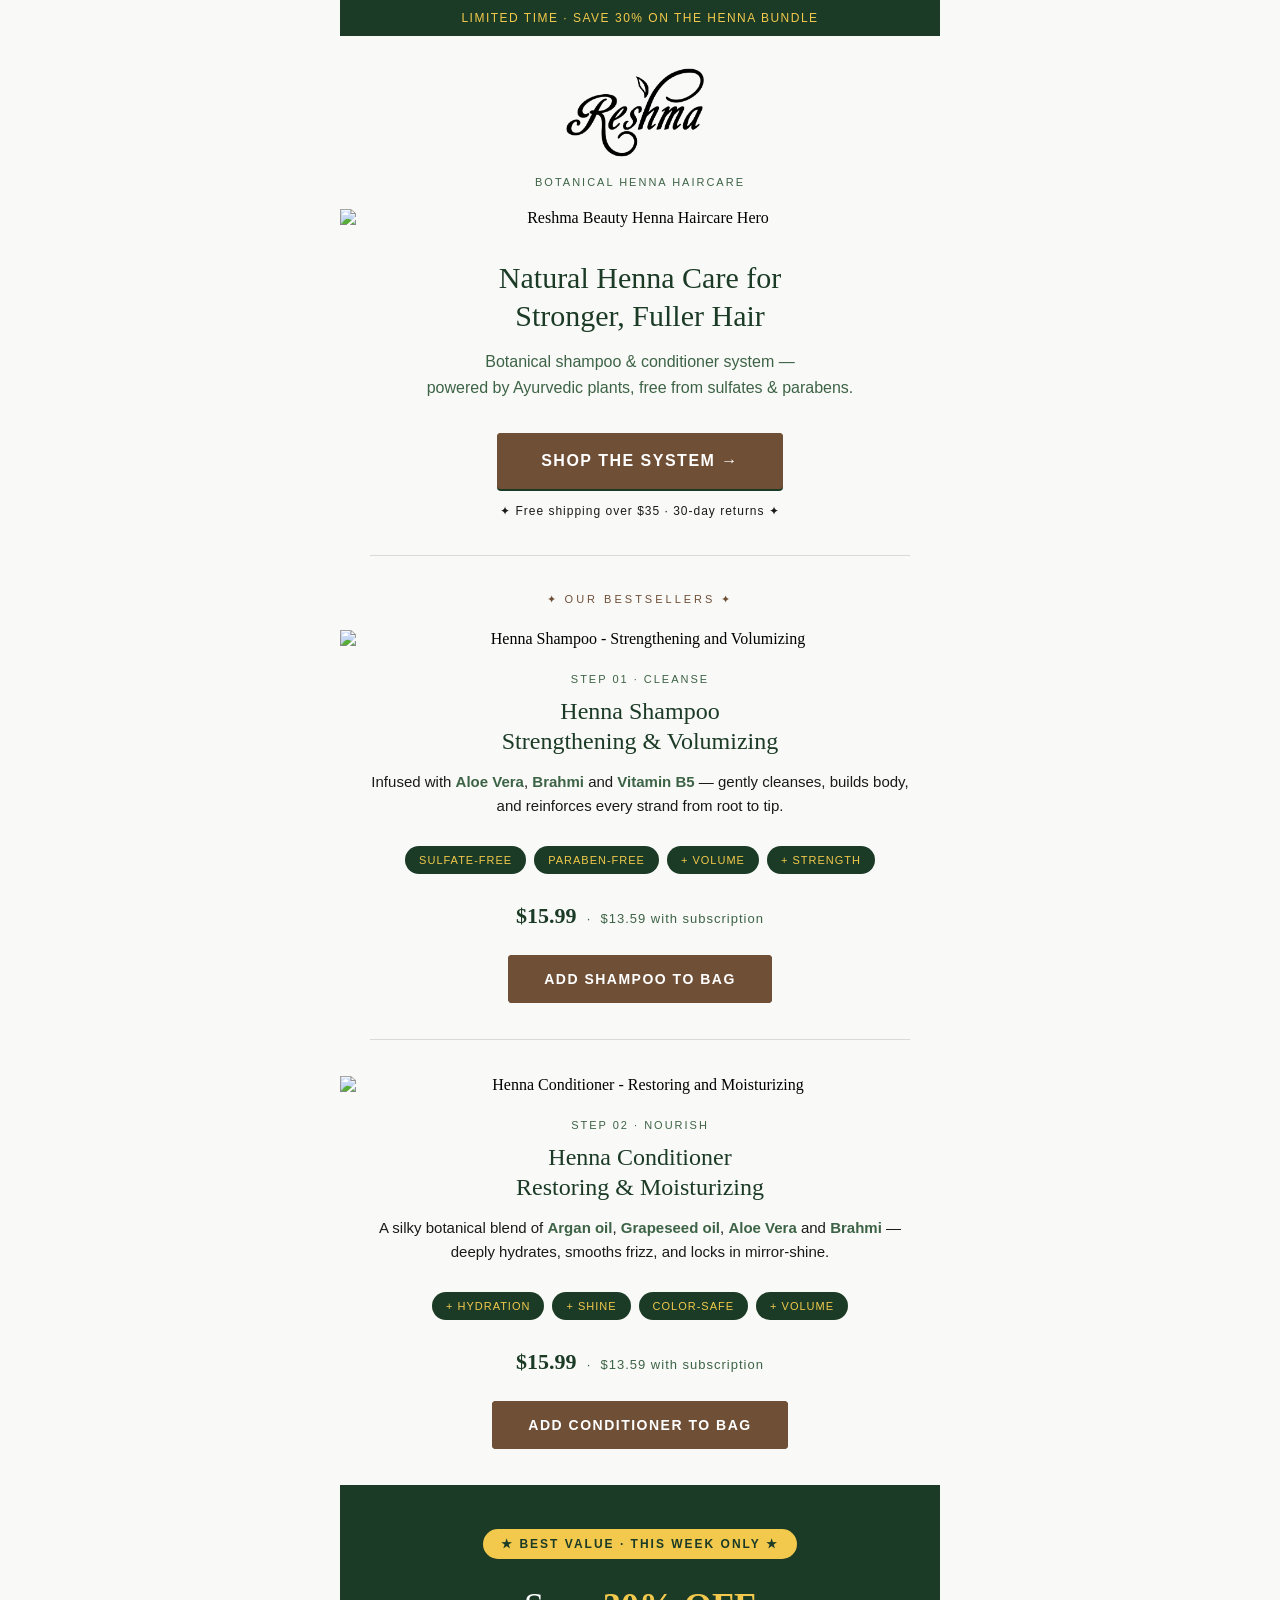
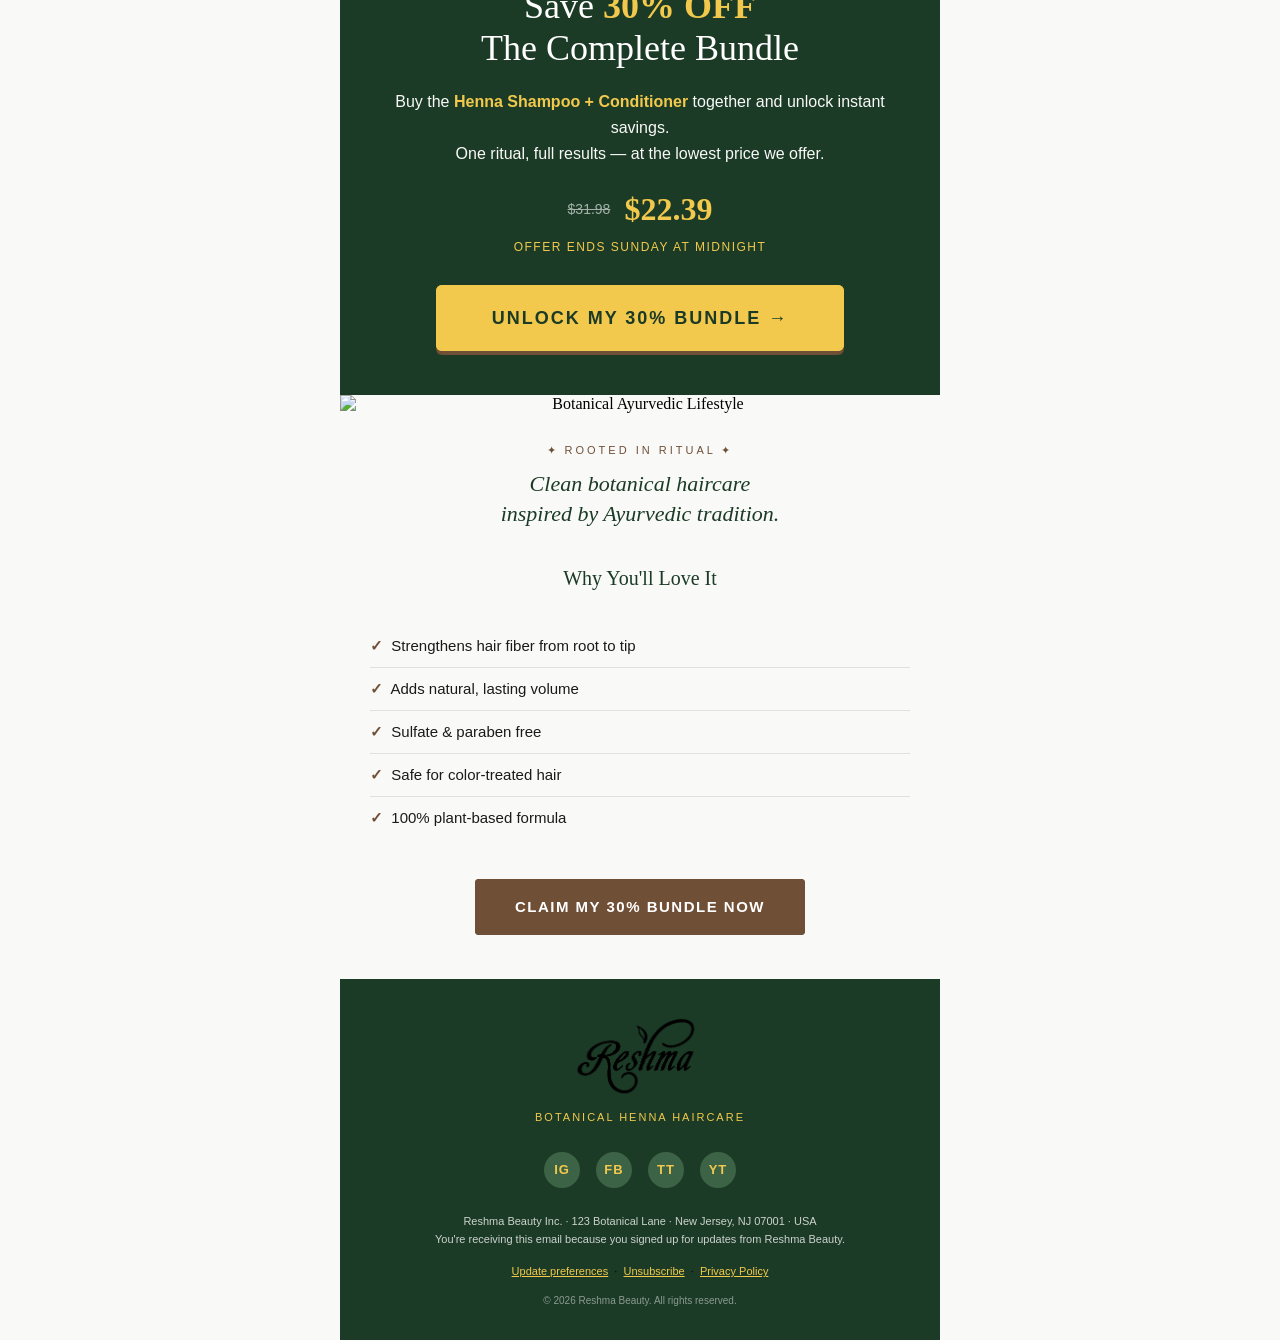
==== index.html @ 2f3967b8 "Initial commit: Reshma Beauty henna haircare newsletter Production-ready responsive HTML email promo" ====
<!DOCTYPE html>
<html lang="en" xmlns="http://www.w3.org/1999/xhtml" xmlns:v="urn:schemas-microsoft-com:vml" xmlns:o="urn:schemas-microsoft-com:office:office">
<head>
<meta charset="UTF-8">
<meta name="viewport" content="width=device-width, initial-scale=1.0">
<meta http-equiv="X-UA-Compatible" content="IE=edge">
<meta name="x-apple-disable-message-reformatting">
<meta name="format-detection" content="telephone=no, date=no, address=no, email=no">
<title>Reshma Beauty – Henna Haircare</title>
<!--[if mso]>
<noscript>
<xml>
<o:OfficeDocumentSettings>
<o:PixelsPerInch>96</o:PixelsPerInch>
</o:OfficeDocumentSettings>
</xml>
</noscript>
<![endif]-->
<style type="text/css">
  body, table, td, a { -webkit-text-size-adjust:100%; -ms-text-size-adjust:100%; }
  table, td { mso-table-lspace:0pt; mso-table-rspace:0pt; }
  img { -ms-interpolation-mode:bicubic; border:0; outline:none; text-decoration:none; display:block; }
  body { margin:0 !important; padding:0 !important; width:100% !important; background-color:#F9F9F7; }
  a { text-decoration:none; }

  @media screen and (max-width: 600px) {
    .container { width:100% !important; max-width:100% !important; }
    .stack { display:block !important; width:100% !important; max-width:100% !important; }
    .px { padding-left:20px !important; padding-right:20px !important; }
    .py { padding-top:24px !important; padding-bottom:24px !important; }
    .h1 { font-size:26px !important; line-height:32px !important; }
    .h2 { font-size:22px !important; line-height:28px !important; }
    .h3 { font-size:18px !important; line-height:24px !important; }
    .body-text { font-size:15px !important; line-height:24px !important; }
    .cta { width:100% !important; display:block !important; }
    .cta a { display:block !important; width:100% !important; box-sizing:border-box !important; padding:18px 20px !important; font-size:17px !important; }
    .bundle-cta a { padding:22px 20px !important; font-size:19px !important; }
    .hero-img, .product-img, .lifestyle-img { width:100% !important; height:auto !important; }
    .price { font-size:20px !important; }
  }
</style>
</head>
<body style="margin:0; padding:0; background-color:#F9F9F7;">

<div style="display:none; max-height:0; overflow:hidden; mso-hide:all; font-size:1px; line-height:1px; color:#F9F9F7;">
  Stronger, fuller hair starts here. Save 30% on the Henna Shampoo + Conditioner bundle today.
</div>

<table role="presentation" border="0" cellspacing="0" cellpadding="0" width="100%" style="background-color:#F9F9F7;">
  <tr>
    <td align="center" style="padding:0;">

      <table role="presentation" border="0" cellspacing="0" cellpadding="0" width="600" class="container" style="width:600px; max-width:600px; background-color:#F9F9F7;">

        <tr>
          <td align="center" style="background-color:#1B3B26; padding:10px 20px; font-family:Helvetica, Arial, sans-serif; font-size:12px; line-height:16px; color:#F2C94C; letter-spacing:1.5px; text-transform:uppercase;">
            Limited Time · Save 30% on the Henna Bundle
          </td>
        </tr>

        <tr>
          <td align="center" class="px py" style="background-color:#F9F9F7; padding:28px 20px 20px 20px;">
            <table role="presentation" border="0" cellspacing="0" cellpadding="0" width="100%">
              <tr>
                <td align="center" style="padding:0;">
                  <img src="images/logo-reshma.png" width="200" alt="Reshma Beauty" style="display:block; margin:0 auto; max-width:200px; height:auto; border:0;">
                </td>
              </tr>
              <tr>
                <td align="center" style="padding-top:6px; font-family:Helvetica, Arial, sans-serif; font-size:11px; line-height:14px; color:#3D6346; letter-spacing:2px; text-transform:uppercase;">
                  Botanical Henna Haircare
                </td>
              </tr>
            </table>
          </td>
        </tr>

        <tr>
          <td align="center" style="background-color:#F9F9F7;">
            <img src="images/hero-banner.png" width="600" alt="Reshma Beauty Henna Haircare Hero" class="hero-img" style="width:100%; max-width:600px; height:auto; display:block;">
          </td>
        </tr>
        <tr>
          <td align="center" class="px" style="background-color:#F9F9F7; padding:32px 30px 8px 30px;">
            <table role="presentation" border="0" cellspacing="0" cellpadding="0" width="100%">
              <tr>
                <td align="center" class="h1" style="font-family:Georgia, 'Times New Roman', serif; font-size:30px; line-height:38px; color:#1B3B26; font-weight:normal;">
                  Natural Henna Care for<br>Stronger, Fuller Hair
                </td>
              </tr>
              <tr>
                <td align="center" class="body-text" style="padding-top:14px; font-family:Helvetica, Arial, sans-serif; font-size:16px; line-height:26px; color:#3D6346;">
                  Botanical shampoo &amp; conditioner system —<br>powered by Ayurvedic plants, free from sulfates &amp; parabens.
                </td>
              </tr>
            </table>
          </td>
        </tr>

        <tr>
          <td align="center" class="px" style="background-color:#F9F9F7; padding:24px 30px 36px 30px;">
            <table role="presentation" border="0" cellspacing="0" cellpadding="0" class="cta">
              <tr>
                <td align="center" bgcolor="#704F37" style="border-radius:4px; box-shadow:0 2px 0 #1B3B26;">
                  <a href="https://reshmabeauty.com/collections/henna-haircare" target="_blank" style="display:inline-block; padding:18px 44px; font-family:Helvetica, Arial, sans-serif; font-size:16px; line-height:20px; font-weight:bold; color:#FFFFFF; background-color:#704F37; border-radius:4px; letter-spacing:1.5px; text-transform:uppercase; text-decoration:none;">
                    Shop The System &rarr;
                  </a>
                </td>
              </tr>
            </table>
            <table role="presentation" border="0" cellspacing="0" cellpadding="0" width="100%">
              <tr>
                <td align="center" style="padding-top:14px; font-family:Helvetica, Arial, sans-serif; font-size:12px; line-height:16px; color:#1A1A1A; letter-spacing:1px;">
                  &#10022; Free shipping over $35 &middot; 30-day returns &#10022;
                </td>
              </tr>
            </table>
          </td>
        </tr>

        <tr>
          <td align="center" style="background-color:#F9F9F7; padding:0 30px;">
            <table role="presentation" border="0" cellspacing="0" cellpadding="0" width="100%">
              <tr><td height="1" style="background-color:#1B3B26; opacity:0.15; line-height:1px; font-size:0;">&nbsp;</td></tr>
            </table>
          </td>
        </tr>

        <tr>
          <td align="center" class="px" style="background-color:#F9F9F7; padding:36px 30px 6px 30px; font-family:Helvetica, Arial, sans-serif; font-size:11px; line-height:14px; color:#704F37; letter-spacing:3px; text-transform:uppercase;">
            &#10022; Our Bestsellers &#10022;
          </td>
        </tr>

        <tr>
          <td align="center" style="background-color:#F9F9F7; padding-top:18px;">
            <img src="images/shampoo-bottle.jpg" width="600" alt="Henna Shampoo - Strengthening and Volumizing" class="product-img" style="width:100%; max-width:600px; height:auto; display:block;">
          </td>
        </tr>
        <tr>
          <td align="center" class="px" style="background-color:#F9F9F7; padding:24px 30px 4px 30px;">
            <table role="presentation" border="0" cellspacing="0" cellpadding="0" width="100%">
              <tr>
                <td align="center" style="font-family:Helvetica, Arial, sans-serif; font-size:11px; line-height:14px; color:#3D6346; letter-spacing:2px; text-transform:uppercase;">
                  Step 01 &middot; Cleanse
                </td>
              </tr>
              <tr>
                <td align="center" class="h2" style="padding-top:10px; font-family:Georgia, 'Times New Roman', serif; font-size:24px; line-height:30px; color:#1B3B26; font-weight:normal;">
                  Henna Shampoo<br>Strengthening &amp; Volumizing
                </td>
              </tr>
              <tr>
                <td align="center" class="body-text" style="padding-top:14px; font-family:Helvetica, Arial, sans-serif; font-size:15px; line-height:24px; color:#1A1A1A;">
                  Infused with <strong style="color:#3D6346;">Aloe Vera</strong>, <strong style="color:#3D6346;">Brahmi</strong> and <strong style="color:#3D6346;">Vitamin B5</strong> &mdash; gently cleanses, builds body, and reinforces every strand from root to tip.
                </td>
              </tr>
            </table>
          </td>
        </tr>

        <tr>
          <td align="center" class="px" style="background-color:#F9F9F7; padding:18px 30px 4px 30px;">
            <table role="presentation" border="0" cellspacing="0" cellpadding="0">
              <tr>
                <td align="center" style="padding:6px 4px;">
                  <table role="presentation" border="0" cellspacing="0" cellpadding="0">
                    <tr>
                      <td bgcolor="#1B3B26" style="border-radius:20px; padding:7px 14px; font-family:Helvetica, Arial, sans-serif; font-size:11px; line-height:14px; color:#F2C94C; letter-spacing:1px; text-transform:uppercase;">Sulfate-Free</td>
                    </tr>
                  </table>
                </td>
                <td align="center" style="padding:6px 4px;">
                  <table role="presentation" border="0" cellspacing="0" cellpadding="0">
                    <tr>
                      <td bgcolor="#1B3B26" style="border-radius:20px; padding:7px 14px; font-family:Helvetica, Arial, sans-serif; font-size:11px; line-height:14px; color:#F2C94C; letter-spacing:1px; text-transform:uppercase;">Paraben-Free</td>
                    </tr>
                  </table>
                </td>
                <td align="center" style="padding:6px 4px;">
                  <table role="presentation" border="0" cellspacing="0" cellpadding="0">
                    <tr>
                      <td bgcolor="#1B3B26" style="border-radius:20px; padding:7px 14px; font-family:Helvetica, Arial, sans-serif; font-size:11px; line-height:14px; color:#F2C94C; letter-spacing:1px; text-transform:uppercase;">+ Volume</td>
                    </tr>
                  </table>
                </td>
                <td align="center" style="padding:6px 4px;">
                  <table role="presentation" border="0" cellspacing="0" cellpadding="0">
                    <tr>
                      <td bgcolor="#1B3B26" style="border-radius:20px; padding:7px 14px; font-family:Helvetica, Arial, sans-serif; font-size:11px; line-height:14px; color:#F2C94C; letter-spacing:1px; text-transform:uppercase;">+ Strength</td>
                    </tr>
                  </table>
                </td>
              </tr>
            </table>
          </td>
        </tr>

        <tr>
          <td align="center" class="px" style="background-color:#F9F9F7; padding:18px 30px 8px 30px;">
            <table role="presentation" border="0" cellspacing="0" cellpadding="0" width="100%">
              <tr>
                <td align="center" class="price" style="font-family:Georgia, 'Times New Roman', serif; font-size:22px; line-height:28px; color:#1B3B26;">
                  <strong>$15.99</strong>
                  <span style="font-family:Helvetica, Arial, sans-serif; font-size:13px; color:#3D6346; letter-spacing:1px;">&nbsp;&middot;&nbsp; $13.59 with subscription</span>
                </td>
              </tr>
            </table>
          </td>
        </tr>
        <tr>
          <td align="center" class="px" style="background-color:#F9F9F7; padding:14px 30px 36px 30px;">
            <table role="presentation" border="0" cellspacing="0" cellpadding="0" class="cta">
              <tr>
                <td align="center" bgcolor="#704F37" style="border-radius:4px;">
                  <a href="https://reshmabeauty.com/products/henna-shampoo" target="_blank" style="display:inline-block; padding:15px 36px; font-family:Helvetica, Arial, sans-serif; font-size:14px; line-height:18px; font-weight:bold; color:#FFFFFF; background-color:#704F37; border-radius:4px; letter-spacing:1.5px; text-transform:uppercase; text-decoration:none;">
                    Add Shampoo to Bag
                  </a>
                </td>
              </tr>
            </table>
          </td>
        </tr>

        <tr>
          <td align="center" style="background-color:#F9F9F7; padding:0 30px;">
            <table role="presentation" border="0" cellspacing="0" cellpadding="0" width="100%">
              <tr><td height="1" style="background-color:#1B3B26; opacity:0.15; line-height:1px; font-size:0;">&nbsp;</td></tr>
            </table>
          </td>
        </tr>

        <tr>
          <td align="center" style="background-color:#F9F9F7; padding-top:36px;">
            <img src="images/conditioner-bottle.jpg" width="600" alt="Henna Conditioner - Restoring and Moisturizing" class="product-img" style="width:100%; max-width:600px; height:auto; display:block;">
          </td>
        </tr>
        <tr>
          <td align="center" class="px" style="background-color:#F9F9F7; padding:24px 30px 4px 30px;">
            <table role="presentation" border="0" cellspacing="0" cellpadding="0" width="100%">
              <tr>
                <td align="center" style="font-family:Helvetica, Arial, sans-serif; font-size:11px; line-height:14px; color:#3D6346; letter-spacing:2px; text-transform:uppercase;">
                  Step 02 &middot; Nourish
                </td>
              </tr>
              <tr>
                <td align="center" class="h2" style="padding-top:10px; font-family:Georgia, 'Times New Roman', serif; font-size:24px; line-height:30px; color:#1B3B26; font-weight:normal;">
                  Henna Conditioner<br>Restoring &amp; Moisturizing
                </td>
              </tr>
              <tr>
                <td align="center" class="body-text" style="padding-top:14px; font-family:Helvetica, Arial, sans-serif; font-size:15px; line-height:24px; color:#1A1A1A;">
                  A silky botanical blend of <strong style="color:#3D6346;">Argan oil</strong>, <strong style="color:#3D6346;">Grapeseed oil</strong>, <strong style="color:#3D6346;">Aloe Vera</strong> and <strong style="color:#3D6346;">Brahmi</strong> &mdash; deeply hydrates, smooths frizz, and locks in mirror-shine.
                </td>
              </tr>
            </table>
          </td>
        </tr>

        <tr>
          <td align="center" class="px" style="background-color:#F9F9F7; padding:18px 30px 4px 30px;">
            <table role="presentation" border="0" cellspacing="0" cellpadding="0">
              <tr>
                <td align="center" style="padding:6px 4px;">
                  <table role="presentation" border="0" cellspacing="0" cellpadding="0">
                    <tr>
                      <td bgcolor="#1B3B26" style="border-radius:20px; padding:7px 14px; font-family:Helvetica, Arial, sans-serif; font-size:11px; line-height:14px; color:#F2C94C; letter-spacing:1px; text-transform:uppercase;">+ Hydration</td>
                    </tr>
                  </table>
                </td>
                <td align="center" style="padding:6px 4px;">
                  <table role="presentation" border="0" cellspacing="0" cellpadding="0">
                    <tr>
                      <td bgcolor="#1B3B26" style="border-radius:20px; padding:7px 14px; font-family:Helvetica, Arial, sans-serif; font-size:11px; line-height:14px; color:#F2C94C; letter-spacing:1px; text-transform:uppercase;">+ Shine</td>
                    </tr>
                  </table>
                </td>
                <td align="center" style="padding:6px 4px;">
                  <table role="presentation" border="0" cellspacing="0" cellpadding="0">
                    <tr>
                      <td bgcolor="#1B3B26" style="border-radius:20px; padding:7px 14px; font-family:Helvetica, Arial, sans-serif; font-size:11px; line-height:14px; color:#F2C94C; letter-spacing:1px; text-transform:uppercase;">Color-Safe</td>
                    </tr>
                  </table>
                </td>
                <td align="center" style="padding:6px 4px;">
                  <table role="presentation" border="0" cellspacing="0" cellpadding="0">
                    <tr>
                      <td bgcolor="#1B3B26" style="border-radius:20px; padding:7px 14px; font-family:Helvetica, Arial, sans-serif; font-size:11px; line-height:14px; color:#F2C94C; letter-spacing:1px; text-transform:uppercase;">+ Volume</td>
                    </tr>
                  </table>
                </td>
              </tr>
            </table>
          </td>
        </tr>

        <tr>
          <td align="center" class="px" style="background-color:#F9F9F7; padding:18px 30px 8px 30px;">
            <table role="presentation" border="0" cellspacing="0" cellpadding="0" width="100%">
              <tr>
                <td align="center" class="price" style="font-family:Georgia, 'Times New Roman', serif; font-size:22px; line-height:28px; color:#1B3B26;">
                  <strong>$15.99</strong>
                  <span style="font-family:Helvetica, Arial, sans-serif; font-size:13px; color:#3D6346; letter-spacing:1px;">&nbsp;&middot;&nbsp; $13.59 with subscription</span>
                </td>
              </tr>
            </table>
          </td>
        </tr>
        <tr>
          <td align="center" class="px" style="background-color:#F9F9F7; padding:14px 30px 36px 30px;">
            <table role="presentation" border="0" cellspacing="0" cellpadding="0" class="cta">
              <tr>
                <td align="center" bgcolor="#704F37" style="border-radius:4px;">
                  <a href="https://reshmabeauty.com/products/henna-conditioner" target="_blank" style="display:inline-block; padding:15px 36px; font-family:Helvetica, Arial, sans-serif; font-size:14px; line-height:18px; font-weight:bold; color:#FFFFFF; background-color:#704F37; border-radius:4px; letter-spacing:1.5px; text-transform:uppercase; text-decoration:none;">
                    Add Conditioner to Bag
                  </a>
                </td>
              </tr>
            </table>
          </td>
        </tr>

        <tr>
          <td align="center" style="background-color:#1B3B26; padding:0;">
            <table role="presentation" border="0" cellspacing="0" cellpadding="0" width="100%">
              <tr>
                <td align="center" class="px" style="padding:44px 30px 8px 30px;">
                  <table role="presentation" border="0" cellspacing="0" cellpadding="0">
                    <tr>
                      <td bgcolor="#F2C94C" style="border-radius:30px; padding:8px 18px; font-family:Helvetica, Arial, sans-serif; font-size:12px; line-height:14px; color:#1B3B26; letter-spacing:2px; font-weight:bold; text-transform:uppercase;">
                        &#9733; Best Value &middot; This Week Only &#9733;
                      </td>
                    </tr>
                  </table>
                </td>
              </tr>
              <tr>
                <td align="center" class="px" style="padding:18px 30px 6px 30px;">
                  <div class="h1" style="font-family:Georgia, 'Times New Roman', serif; font-size:36px; line-height:42px; color:#FFFFFF; font-weight:normal;">
                    Save <span style="color:#F2C94C; font-weight:bold;">30% OFF</span><br>The Complete Bundle
                  </div>
                </td>
              </tr>
              <tr>
                <td align="center" class="px" style="padding:14px 30px 6px 30px;">
                  <div class="body-text" style="font-family:Helvetica, Arial, sans-serif; font-size:16px; line-height:26px; color:#F9F9F7;">
                    Buy the <strong style="color:#F2C94C;">Henna Shampoo + Conditioner</strong> together and unlock instant savings.<br>One ritual, full results &mdash; at the lowest price we offer.
                  </div>
                </td>
              </tr>
              <tr>
                <td align="center" class="px" style="padding:18px 30px 6px 30px;">
                  <table role="presentation" border="0" cellspacing="0" cellpadding="0">
                    <tr>
                      <td align="center" style="font-family:Helvetica, Arial, sans-serif; font-size:14px; color:#FFFFFF; padding-right:14px;">
                        <span style="text-decoration:line-through; opacity:0.6;">$31.98</span>
                      </td>
                      <td align="center" style="font-family:Georgia, 'Times New Roman', serif; font-size:32px; line-height:36px; color:#F2C94C; font-weight:bold;">
                        $22.39
                      </td>
                    </tr>
                  </table>
                </td>
              </tr>
              <tr>
                <td align="center" class="px" style="padding:6px 30px 8px 30px; font-family:Helvetica, Arial, sans-serif; font-size:12px; line-height:16px; color:#F2C94C; letter-spacing:1.5px; text-transform:uppercase;">
                  Offer ends Sunday at midnight
                </td>
              </tr>
              <tr>
                <td align="center" class="px" style="padding:22px 30px 44px 30px;">
                  <table role="presentation" border="0" cellspacing="0" cellpadding="0" class="cta bundle-cta">
                    <tr>
                      <td align="center" bgcolor="#F2C94C" style="border-radius:6px; box-shadow:0 4px 0 #704F37;">
                        <a href="https://reshmabeauty.com/collections/henna-haircare?bundle=30off" target="_blank" style="display:inline-block; padding:22px 56px; font-family:Helvetica, Arial, sans-serif; font-size:18px; line-height:22px; font-weight:bold; color:#1B3B26; background-color:#F2C94C; border-radius:6px; letter-spacing:2px; text-transform:uppercase; text-decoration:none;">
                          Unlock My 30% Bundle &rarr;
                        </a>
                      </td>
                    </tr>
                  </table>
                </td>
              </tr>
            </table>
          </td>
        </tr>

        <tr>
          <td align="center" style="background-color:#F9F9F7; padding-top:0;">
            <img src="images/botanical-lifestyle.jpg" width="600" alt="Botanical Ayurvedic Lifestyle" class="lifestyle-img" style="width:100%; max-width:600px; height:auto; display:block;">
          </td>
        </tr>
        <tr>
          <td align="center" class="px" style="background-color:#F9F9F7; padding:30px 30px 36px 30px;">
            <table role="presentation" border="0" cellspacing="0" cellpadding="0" width="100%">
              <tr>
                <td align="center" style="font-family:Helvetica, Arial, sans-serif; font-size:11px; line-height:14px; color:#704F37; letter-spacing:3px; text-transform:uppercase;">
                  &#10022; Rooted in Ritual &#10022;
                </td>
              </tr>
              <tr>
                <td align="center" class="h2" style="padding-top:12px; font-family:Georgia, 'Times New Roman', serif; font-size:22px; line-height:30px; color:#1B3B26; font-weight:normal; font-style:italic;">
                  Clean botanical haircare<br>inspired by Ayurvedic tradition.
                </td>
              </tr>
            </table>
          </td>
        </tr>

        <tr>
          <td align="center" class="px" style="background-color:#F9F9F7; padding:0 30px 16px 30px;">
            <table role="presentation" border="0" cellspacing="0" cellpadding="0" width="100%">
              <tr>
                <td align="center" class="h3" style="font-family:Georgia, 'Times New Roman', serif; font-size:20px; line-height:26px; color:#1B3B26; font-weight:normal; padding-bottom:18px;">
                  Why You'll Love It
                </td>
              </tr>
            </table>
          </td>
        </tr>
        <tr>
          <td align="center" class="px" style="background-color:#F9F9F7; padding:0 30px 16px 30px;">
            <table role="presentation" border="0" cellspacing="0" cellpadding="0" width="100%">
              <tr>
                <td style="padding:10px 0; border-bottom:1px solid rgba(27,59,38,0.12); font-family:Helvetica, Arial, sans-serif; font-size:15px; line-height:22px; color:#1A1A1A;">
                  <span style="color:#704F37; font-weight:bold;">&#10003;</span> &nbsp;Strengthens hair fiber from root to tip
                </td>
              </tr>
              <tr>
                <td style="padding:10px 0; border-bottom:1px solid rgba(27,59,38,0.12); font-family:Helvetica, Arial, sans-serif; font-size:15px; line-height:22px; color:#1A1A1A;">
                  <span style="color:#704F37; font-weight:bold;">&#10003;</span> &nbsp;Adds natural, lasting volume
                </td>
              </tr>
              <tr>
                <td style="padding:10px 0; border-bottom:1px solid rgba(27,59,38,0.12); font-family:Helvetica, Arial, sans-serif; font-size:15px; line-height:22px; color:#1A1A1A;">
                  <span style="color:#704F37; font-weight:bold;">&#10003;</span> &nbsp;Sulfate &amp; paraben free
                </td>
              </tr>
              <tr>
                <td style="padding:10px 0; border-bottom:1px solid rgba(27,59,38,0.12); font-family:Helvetica, Arial, sans-serif; font-size:15px; line-height:22px; color:#1A1A1A;">
                  <span style="color:#704F37; font-weight:bold;">&#10003;</span> &nbsp;Safe for color-treated hair
                </td>
              </tr>
              <tr>
                <td style="padding:10px 0; font-family:Helvetica, Arial, sans-serif; font-size:15px; line-height:22px; color:#1A1A1A;">
                  <span style="color:#704F37; font-weight:bold;">&#10003;</span> &nbsp;100% plant-based formula
                </td>
              </tr>
            </table>
          </td>
        </tr>

        <tr>
          <td align="center" class="px" style="background-color:#F9F9F7; padding:24px 30px 44px 30px;">
            <table role="presentation" border="0" cellspacing="0" cellpadding="0" class="cta">
              <tr>
                <td align="center" bgcolor="#704F37" style="border-radius:4px;">
                  <a href="https://reshmabeauty.com/collections/henna-haircare?bundle=30off" target="_blank" style="display:inline-block; padding:18px 40px; font-family:Helvetica, Arial, sans-serif; font-size:15px; line-height:20px; font-weight:bold; color:#FFFFFF; background-color:#704F37; border-radius:4px; letter-spacing:1.5px; text-transform:uppercase; text-decoration:none;">
                    Claim My 30% Bundle Now
                  </a>
                </td>
              </tr>
            </table>
          </td>
        </tr>

        <tr>
          <td align="center" style="background-color:#1B3B26; padding:36px 30px 20px 30px;">
            <table role="presentation" border="0" cellspacing="0" cellpadding="0" width="100%">
              <tr>
                <td align="center" style="padding:0;">
                  <img src="images/logo-reshma.png" width="170" alt="Reshma Beauty" style="display:block; margin:0 auto; max-width:170px; height:auto; border:0;">
                </td>
              </tr>
              <tr>
                <td align="center" style="padding-top:6px; font-family:Helvetica, Arial, sans-serif; font-size:11px; line-height:14px; color:#F2C94C; letter-spacing:2px; text-transform:uppercase;">
                  Botanical Henna Haircare
                </td>
              </tr>
            </table>
          </td>
        </tr>

        <tr>
          <td align="center" style="background-color:#1B3B26; padding:8px 30px 24px 30px;">
            <table role="presentation" border="0" cellspacing="0" cellpadding="0">
              <tr>
                <td align="center" style="padding:0 8px;">
                  <a href="https://www.instagram.com/reshmabeauty" target="_blank" title="Follow us on Instagram" style="display:inline-block; width:36px; height:36px; line-height:36px; background-color:#3D6346; border-radius:50%; font-family:Helvetica, Arial, sans-serif; font-size:13px; color:#F2C94C; text-decoration:none; font-weight:bold; letter-spacing:1px;">IG</a>
                </td>
                <td align="center" style="padding:0 8px;">
                  <a href="https://www.facebook.com/reshmabeauty" target="_blank" title="Follow us on Facebook" style="display:inline-block; width:36px; height:36px; line-height:36px; background-color:#3D6346; border-radius:50%; font-family:Helvetica, Arial, sans-serif; font-size:13px; color:#F2C94C; text-decoration:none; font-weight:bold; letter-spacing:1px;">FB</a>
                </td>
                <td align="center" style="padding:0 8px;">
                  <a href="https://www.tiktok.com/@reshmabeauty" target="_blank" title="Follow us on TikTok" style="display:inline-block; width:36px; height:36px; line-height:36px; background-color:#3D6346; border-radius:50%; font-family:Helvetica, Arial, sans-serif; font-size:13px; color:#F2C94C; text-decoration:none; font-weight:bold; letter-spacing:1px;">TT</a>
                </td>
                <td align="center" style="padding:0 8px;">
                  <a href="https://www.youtube.com/reshmabeauty" target="_blank" title="Follow us on YouTube" style="display:inline-block; width:36px; height:36px; line-height:36px; background-color:#3D6346; border-radius:50%; font-family:Helvetica, Arial, sans-serif; font-size:13px; color:#F2C94C; text-decoration:none; font-weight:bold; letter-spacing:1px;">YT</a>
                </td>
              </tr>
            </table>
          </td>
        </tr>

        <tr>
          <td align="center" class="px" style="background-color:#1B3B26; padding:0 30px 32px 30px;">
            <table role="presentation" border="0" cellspacing="0" cellpadding="0" width="100%">
              <tr>
                <td align="center" style="font-family:Helvetica, Arial, sans-serif; font-size:11px; line-height:18px; color:#F9F9F7; opacity:0.8;">
                  Reshma Beauty Inc. &middot; 123 Botanical Lane &middot; New Jersey, NJ 07001 &middot; USA<br>
                  You're receiving this email because you signed up for updates from Reshma Beauty.
                </td>
              </tr>
              <tr>
                <td align="center" style="padding-top:14px; font-family:Helvetica, Arial, sans-serif; font-size:11px; line-height:18px;">
                  <a href="#" style="color:#F2C94C; text-decoration:underline;">Update preferences</a>
                  &nbsp;&middot;&nbsp;
                  <a href="#" style="color:#F2C94C; text-decoration:underline;">Unsubscribe</a>
                  &nbsp;&middot;&nbsp;
                  <a href="https://reshmabeauty.com/privacy" style="color:#F2C94C; text-decoration:underline;">Privacy Policy</a>
                </td>
              </tr>
              <tr>
                <td align="center" style="padding-top:14px; font-family:Helvetica, Arial, sans-serif; font-size:10px; line-height:14px; color:#F9F9F7; opacity:0.5;">
                  &copy; 2026 Reshma Beauty. All rights reserved.
                </td>
              </tr>
            </table>
          </td>
        </tr>

      </table>
    </td>
  </tr>
</table>

</body>
</html>
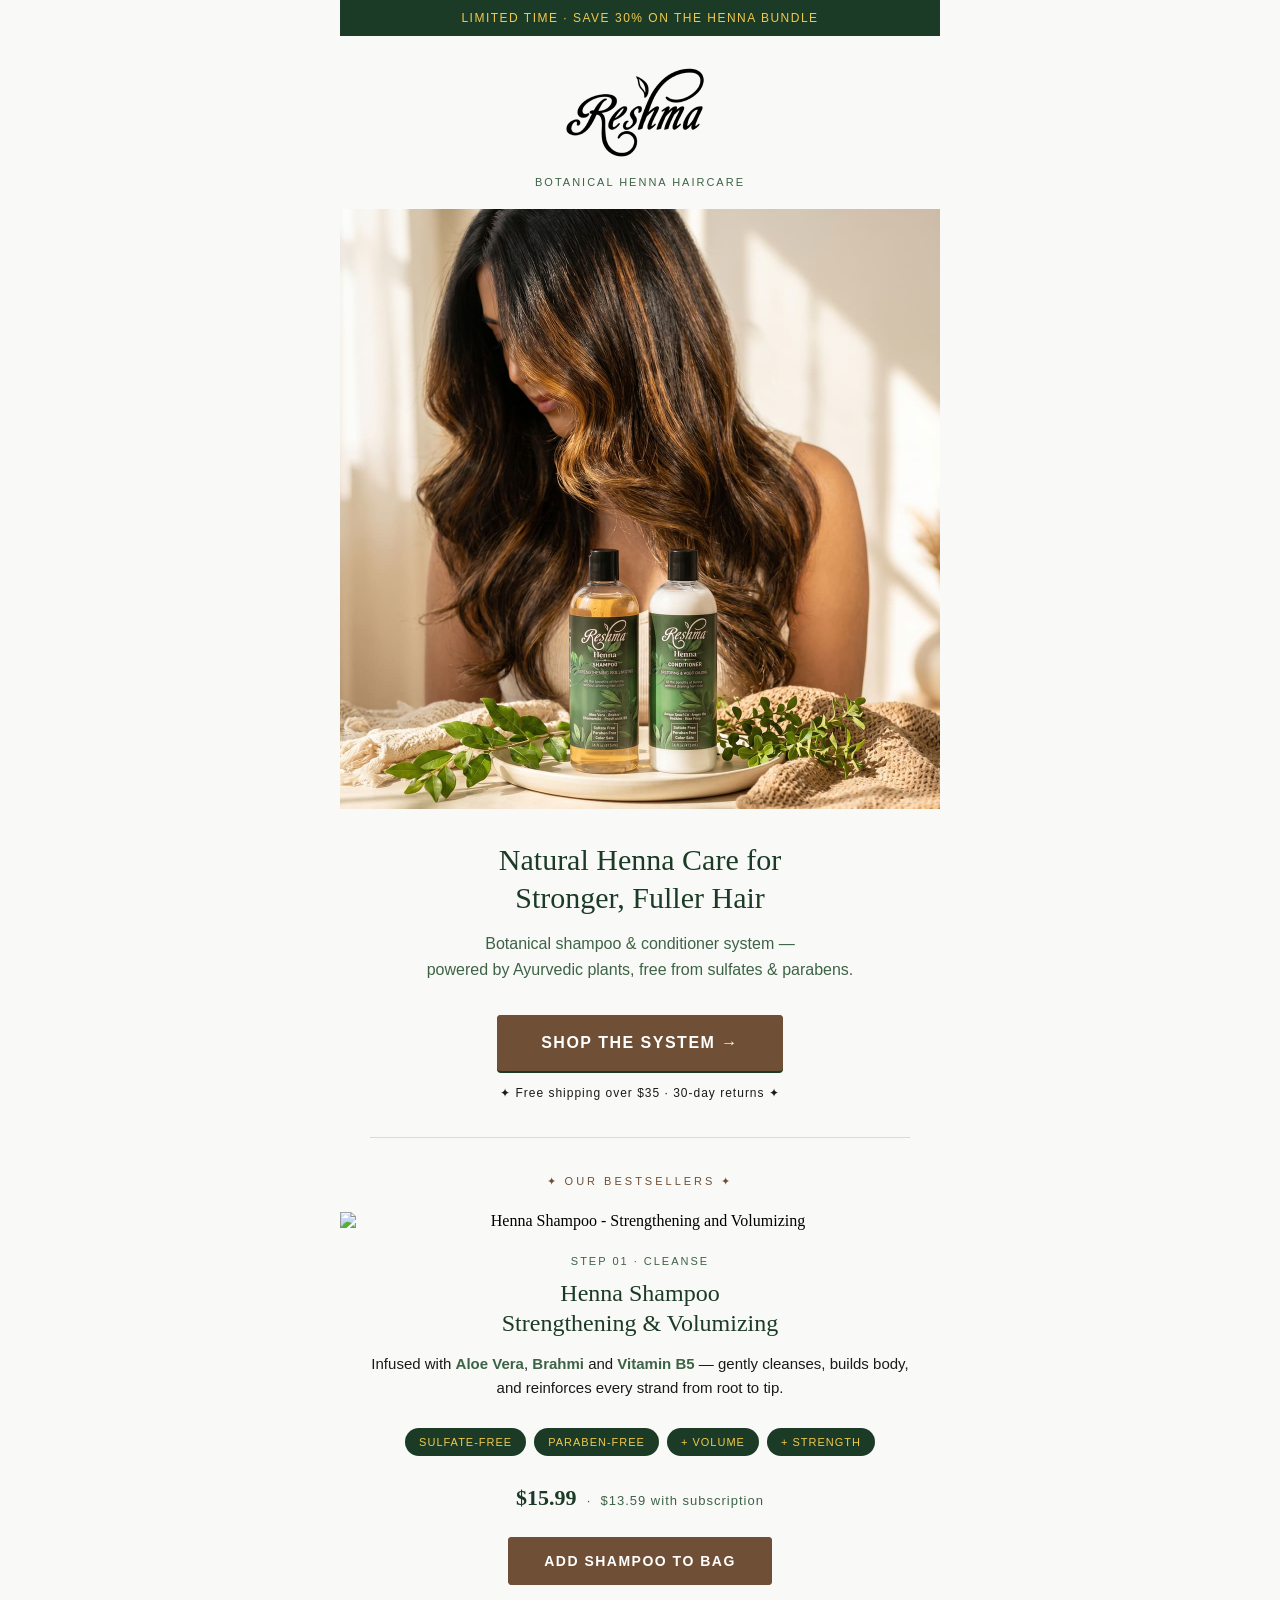
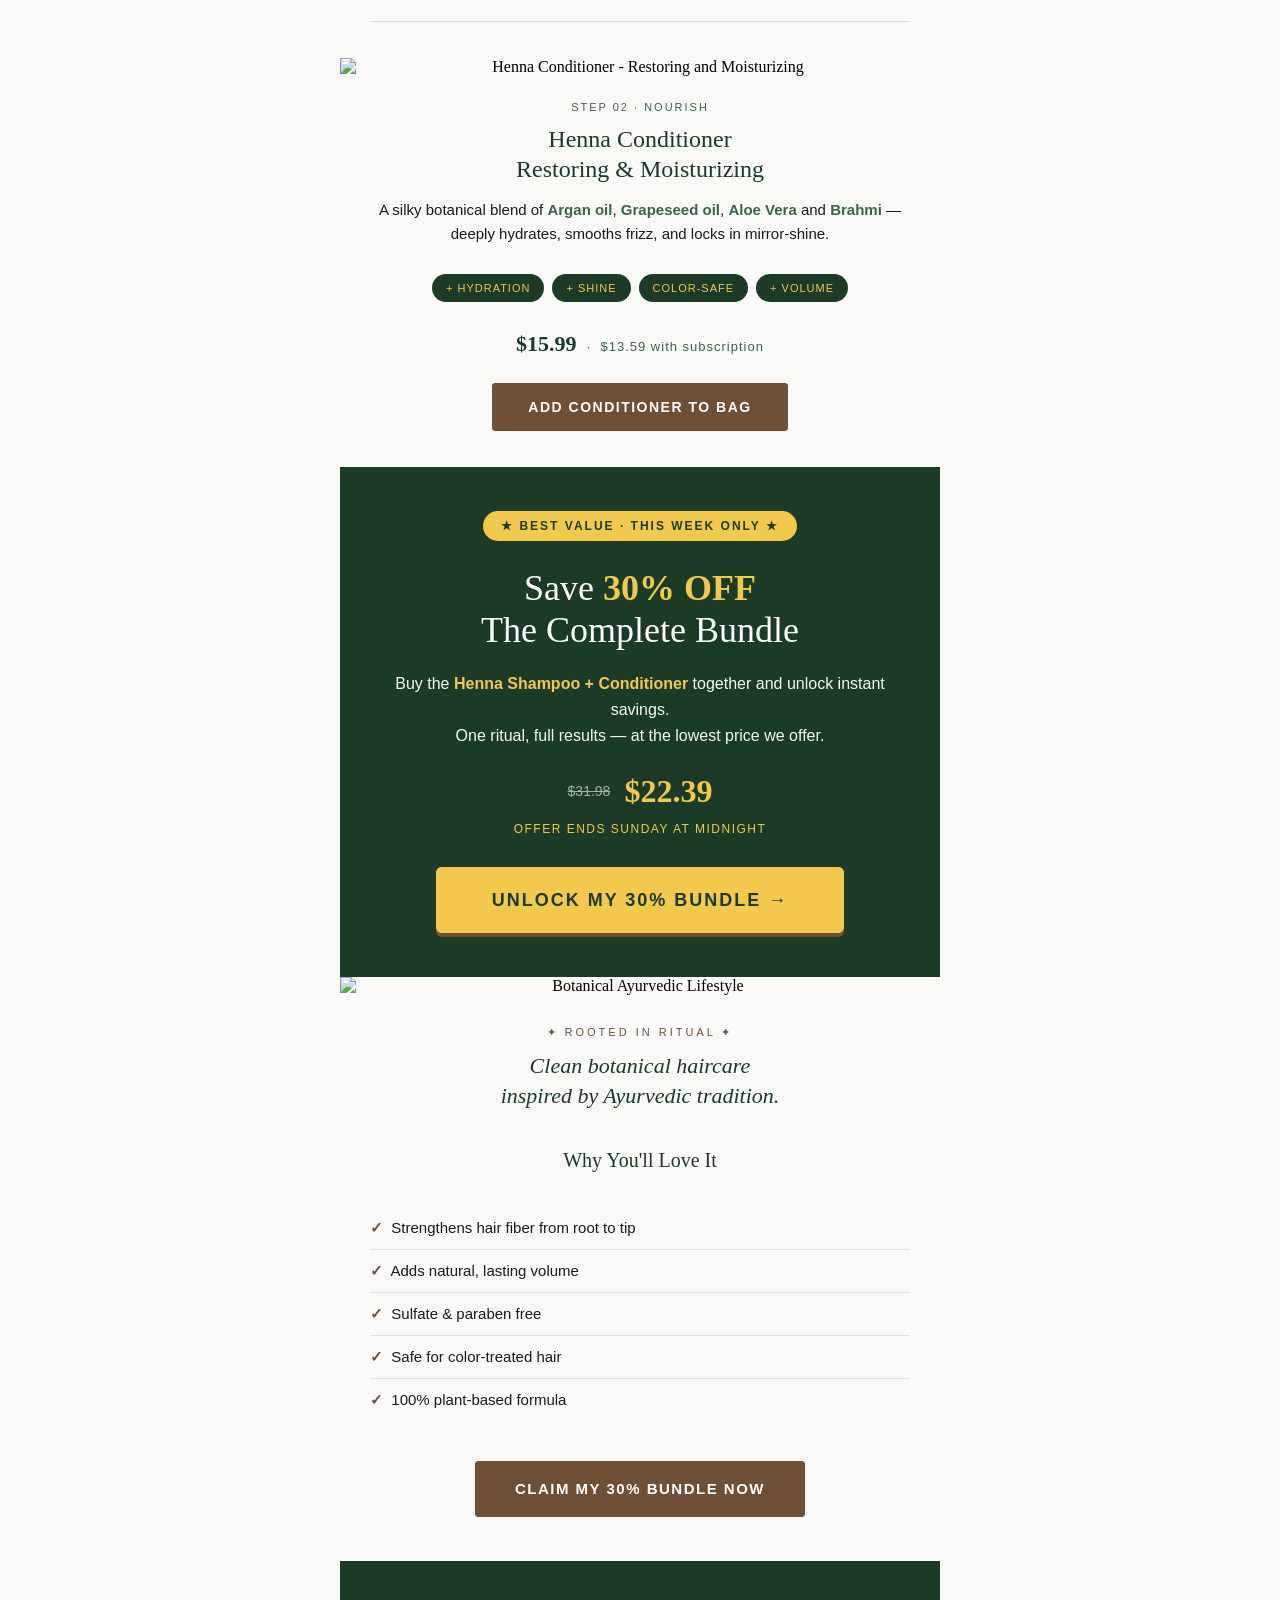
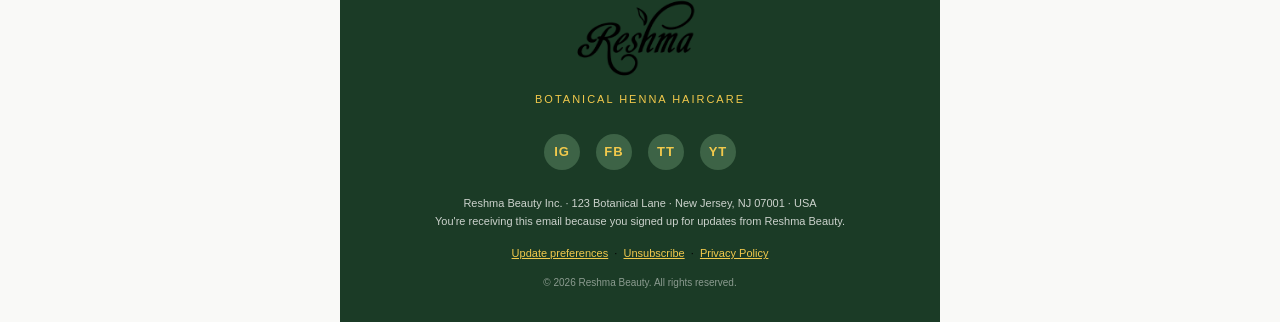
==== commit 28a5a21b: "Optimize images, fix broken URLs, add UTM tracking - Compress 4 hero/product/lifestyle images: 23 MB" ====
--- a/index.html
+++ b/index.html
@@ -77,7 +77,7 @@
 
         <tr>
           <td align="center" style="background-color:#F9F9F7;">
-            <img src="images/hero-banner.png" width="600" alt="Reshma Beauty Henna Haircare Hero" class="hero-img" style="width:100%; max-width:600px; height:auto; display:block;">
+            <img src="images/hero-banner.jpg" width="600" alt="Reshma Beauty Henna Haircare Hero" class="hero-img" style="width:100%; max-width:600px; height:auto; display:block;">
           </td>
         </tr>
         <tr>
@@ -102,7 +102,7 @@
             <table role="presentation" border="0" cellspacing="0" cellpadding="0" class="cta">
               <tr>
                 <td align="center" bgcolor="#704F37" style="border-radius:4px; box-shadow:0 2px 0 #1B3B26;">
-                  <a href="https://reshmabeauty.com/collections/henna-haircare" target="_blank" style="display:inline-block; padding:18px 44px; font-family:Helvetica, Arial, sans-serif; font-size:16px; line-height:20px; font-weight:bold; color:#FFFFFF; background-color:#704F37; border-radius:4px; letter-spacing:1.5px; text-transform:uppercase; text-decoration:none;">
+                  <a href="https://reshmabeauty.com/collections/shampoo-conditioner?utm_source=email&amp;utm_medium=newsletter&amp;utm_campaign=henna_bundle_30&amp;utm_content=hero_cta" target="_blank" style="display:inline-block; padding:18px 44px; font-family:Helvetica, Arial, sans-serif; font-size:16px; line-height:20px; font-weight:bold; color:#FFFFFF; background-color:#704F37; border-radius:4px; letter-spacing:1.5px; text-transform:uppercase; text-decoration:none;">
                     Shop The System &rarr;
                   </a>
                 </td>
@@ -213,7 +213,7 @@
             <table role="presentation" border="0" cellspacing="0" cellpadding="0" class="cta">
               <tr>
                 <td align="center" bgcolor="#704F37" style="border-radius:4px;">
-                  <a href="https://reshmabeauty.com/products/henna-shampoo" target="_blank" style="display:inline-block; padding:15px 36px; font-family:Helvetica, Arial, sans-serif; font-size:14px; line-height:18px; font-weight:bold; color:#FFFFFF; background-color:#704F37; border-radius:4px; letter-spacing:1.5px; text-transform:uppercase; text-decoration:none;">
+                  <a href="https://reshmabeauty.com/products/henna-shampoo?utm_source=email&amp;utm_medium=newsletter&amp;utm_campaign=henna_bundle_30&amp;utm_content=product_shampoo" target="_blank" style="display:inline-block; padding:15px 36px; font-family:Helvetica, Arial, sans-serif; font-size:14px; line-height:18px; font-weight:bold; color:#FFFFFF; background-color:#704F37; border-radius:4px; letter-spacing:1.5px; text-transform:uppercase; text-decoration:none;">
                     Add Shampoo to Bag
                   </a>
                 </td>
@@ -311,7 +311,7 @@
             <table role="presentation" border="0" cellspacing="0" cellpadding="0" class="cta">
               <tr>
                 <td align="center" bgcolor="#704F37" style="border-radius:4px;">
-                  <a href="https://reshmabeauty.com/products/henna-conditioner" target="_blank" style="display:inline-block; padding:15px 36px; font-family:Helvetica, Arial, sans-serif; font-size:14px; line-height:18px; font-weight:bold; color:#FFFFFF; background-color:#704F37; border-radius:4px; letter-spacing:1.5px; text-transform:uppercase; text-decoration:none;">
+                  <a href="https://reshmabeauty.com/products/henna-conditioner?utm_source=email&amp;utm_medium=newsletter&amp;utm_campaign=henna_bundle_30&amp;utm_content=product_conditioner" target="_blank" style="display:inline-block; padding:15px 36px; font-family:Helvetica, Arial, sans-serif; font-size:14px; line-height:18px; font-weight:bold; color:#FFFFFF; background-color:#704F37; border-radius:4px; letter-spacing:1.5px; text-transform:uppercase; text-decoration:none;">
                     Add Conditioner to Bag
                   </a>
                 </td>
@@ -372,7 +372,7 @@
                   <table role="presentation" border="0" cellspacing="0" cellpadding="0" class="cta bundle-cta">
                     <tr>
                       <td align="center" bgcolor="#F2C94C" style="border-radius:6px; box-shadow:0 4px 0 #704F37;">
-                        <a href="https://reshmabeauty.com/collections/henna-haircare?bundle=30off" target="_blank" style="display:inline-block; padding:22px 56px; font-family:Helvetica, Arial, sans-serif; font-size:18px; line-height:22px; font-weight:bold; color:#1B3B26; background-color:#F2C94C; border-radius:6px; letter-spacing:2px; text-transform:uppercase; text-decoration:none;">
+                        <a href="https://reshmabeauty.com/collections/shampoo-conditioner?discount=HENNA30&amp;utm_source=email&amp;utm_medium=newsletter&amp;utm_campaign=henna_bundle_30&amp;utm_content=bundle_primary" target="_blank" style="display:inline-block; padding:22px 56px; font-family:Helvetica, Arial, sans-serif; font-size:18px; line-height:22px; font-weight:bold; color:#1B3B26; background-color:#F2C94C; border-radius:6px; letter-spacing:2px; text-transform:uppercase; text-decoration:none;">
                           Unlock My 30% Bundle &rarr;
                         </a>
                       </td>
@@ -454,7 +454,7 @@
             <table role="presentation" border="0" cellspacing="0" cellpadding="0" class="cta">
               <tr>
                 <td align="center" bgcolor="#704F37" style="border-radius:4px;">
-                  <a href="https://reshmabeauty.com/collections/henna-haircare?bundle=30off" target="_blank" style="display:inline-block; padding:18px 40px; font-family:Helvetica, Arial, sans-serif; font-size:15px; line-height:20px; font-weight:bold; color:#FFFFFF; background-color:#704F37; border-radius:4px; letter-spacing:1.5px; text-transform:uppercase; text-decoration:none;">
+                  <a href="https://reshmabeauty.com/collections/shampoo-conditioner?discount=HENNA30&amp;utm_source=email&amp;utm_medium=newsletter&amp;utm_campaign=henna_bundle_30&amp;utm_content=bundle_reinforce" target="_blank" style="display:inline-block; padding:18px 40px; font-family:Helvetica, Arial, sans-serif; font-size:15px; line-height:20px; font-weight:bold; color:#FFFFFF; background-color:#704F37; border-radius:4px; letter-spacing:1.5px; text-transform:uppercase; text-decoration:none;">
                     Claim My 30% Bundle Now
                   </a>
                 </td>
@@ -516,7 +516,7 @@
                   &nbsp;&middot;&nbsp;
                   <a href="#" style="color:#F2C94C; text-decoration:underline;">Unsubscribe</a>
                   &nbsp;&middot;&nbsp;
-                  <a href="https://reshmabeauty.com/privacy" style="color:#F2C94C; text-decoration:underline;">Privacy Policy</a>
+                  <a href="https://reshmabeauty.com/pages/privacy-policy" style="color:#F2C94C; text-decoration:underline;">Privacy Policy</a>
                 </td>
               </tr>
               <tr>
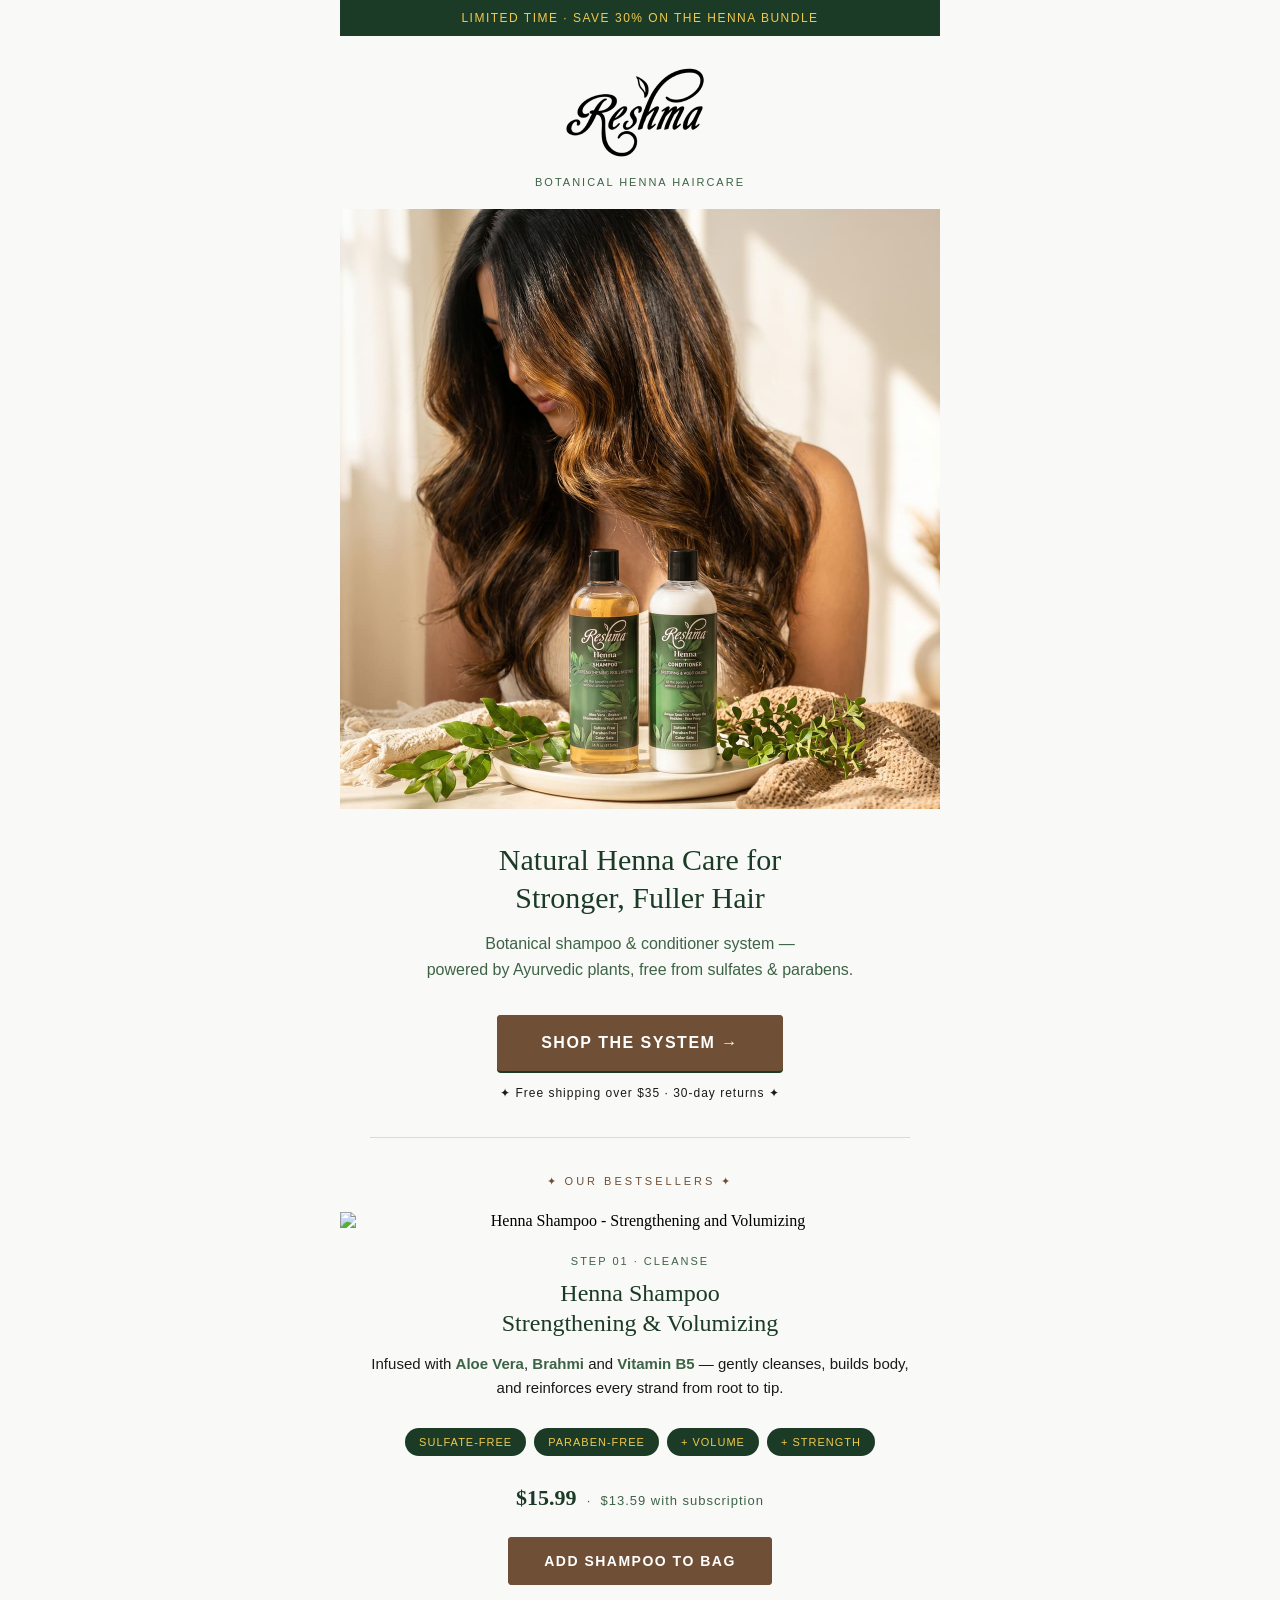
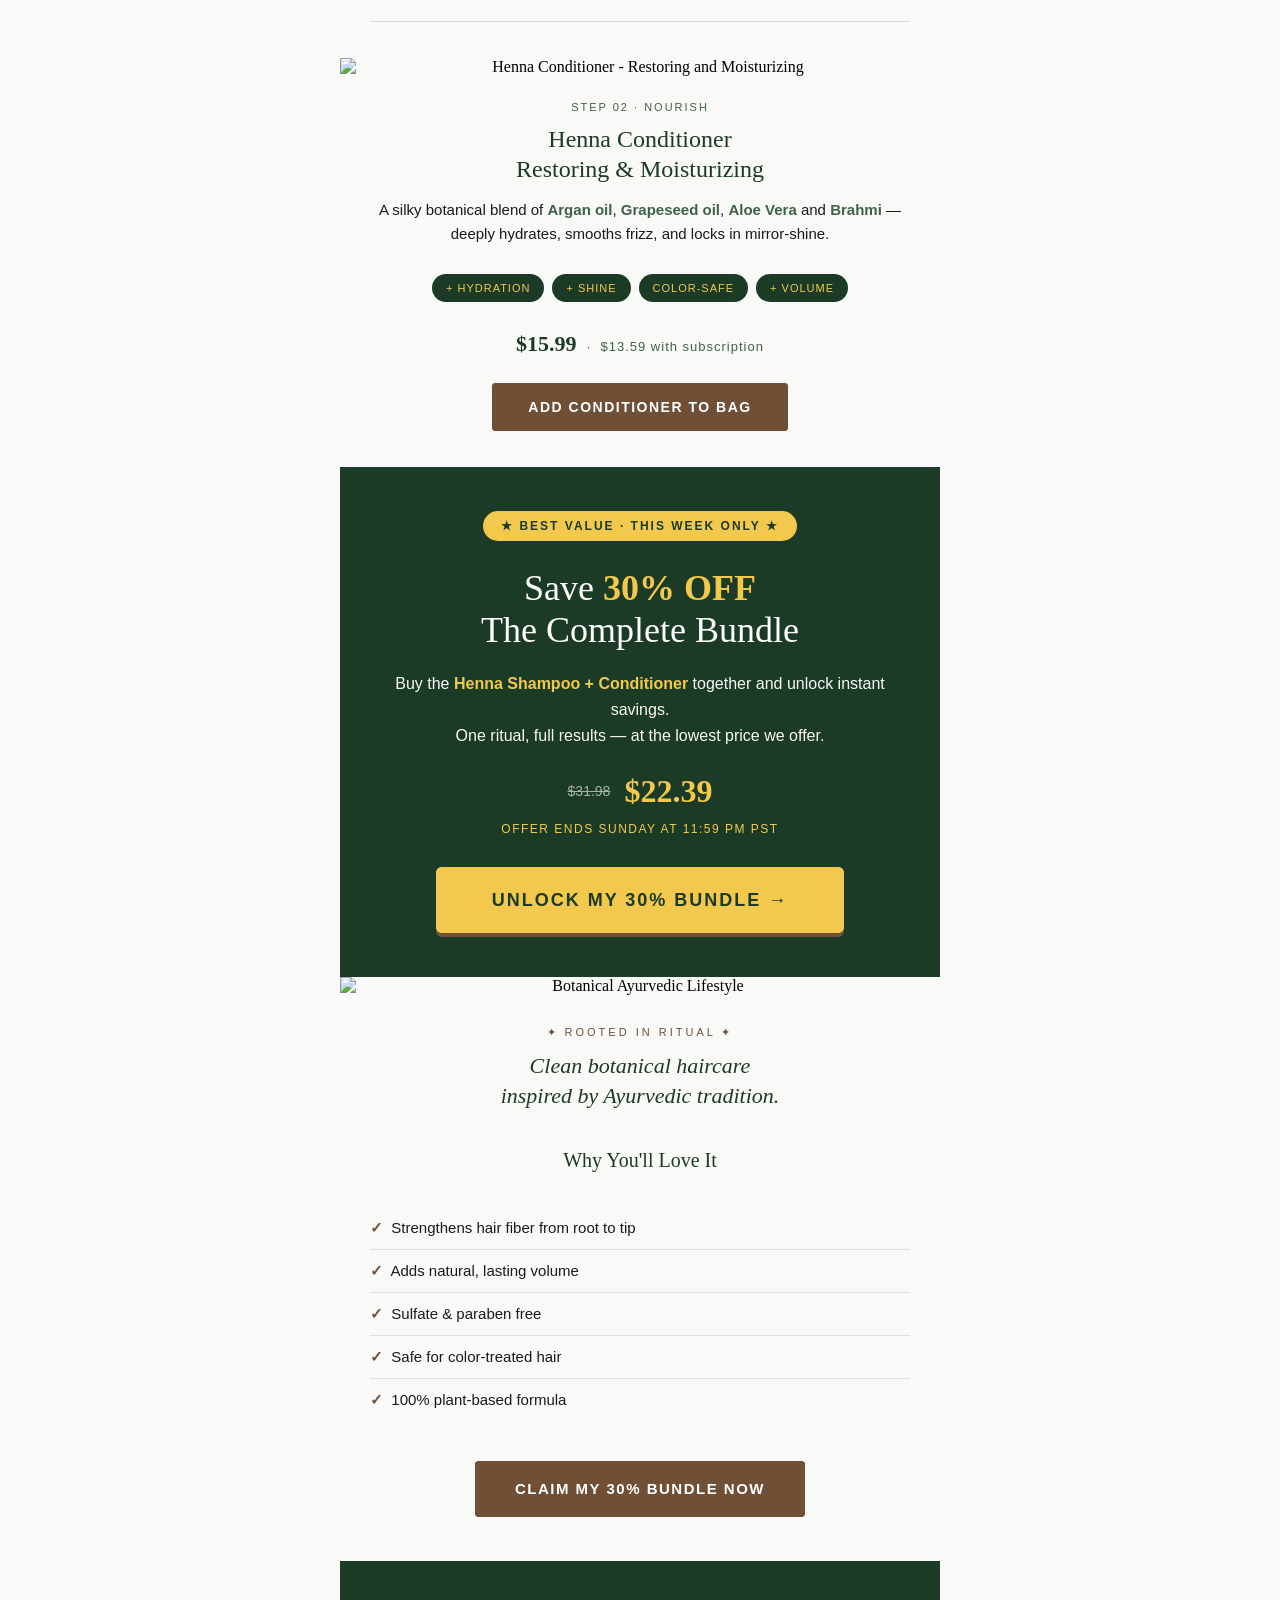
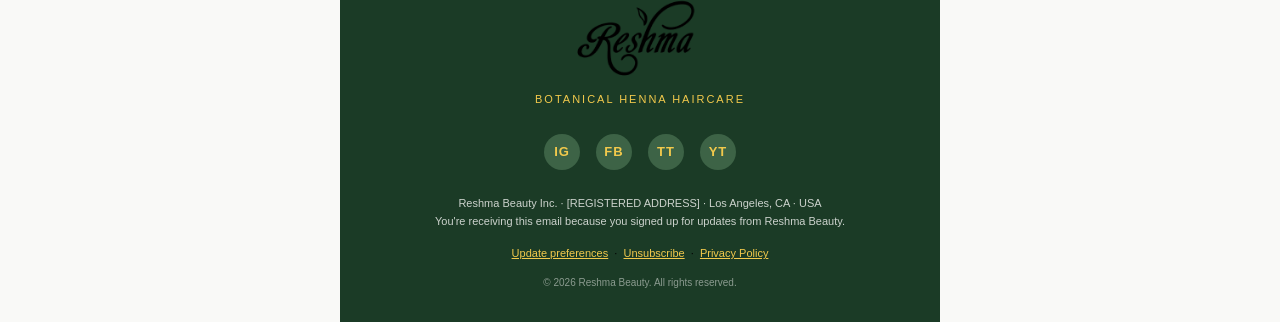
==== commit 794ce7a7: "Add README, fix timezone, mark address as TODO, modernize YouTube URL - README.md documents structur" ====
--- a/index.html
+++ b/index.html
@@ -364,7 +364,7 @@
               </tr>
               <tr>
                 <td align="center" class="px" style="padding:6px 30px 8px 30px; font-family:Helvetica, Arial, sans-serif; font-size:12px; line-height:16px; color:#F2C94C; letter-spacing:1.5px; text-transform:uppercase;">
-                  Offer ends Sunday at midnight
+                  Offer ends Sunday at 11:59 PM PST
                 </td>
               </tr>
               <tr>
@@ -494,7 +494,7 @@
                   <a href="https://www.tiktok.com/@reshmabeauty" target="_blank" title="Follow us on TikTok" style="display:inline-block; width:36px; height:36px; line-height:36px; background-color:#3D6346; border-radius:50%; font-family:Helvetica, Arial, sans-serif; font-size:13px; color:#F2C94C; text-decoration:none; font-weight:bold; letter-spacing:1px;">TT</a>
                 </td>
                 <td align="center" style="padding:0 8px;">
-                  <a href="https://www.youtube.com/reshmabeauty" target="_blank" title="Follow us on YouTube" style="display:inline-block; width:36px; height:36px; line-height:36px; background-color:#3D6346; border-radius:50%; font-family:Helvetica, Arial, sans-serif; font-size:13px; color:#F2C94C; text-decoration:none; font-weight:bold; letter-spacing:1px;">YT</a>
+                  <a href="https://www.youtube.com/@reshmabeauty" target="_blank" title="Follow us on YouTube" style="display:inline-block; width:36px; height:36px; line-height:36px; background-color:#3D6346; border-radius:50%; font-family:Helvetica, Arial, sans-serif; font-size:13px; color:#F2C94C; text-decoration:none; font-weight:bold; letter-spacing:1px;">YT</a>
                 </td>
               </tr>
             </table>
@@ -506,7 +506,7 @@
             <table role="presentation" border="0" cellspacing="0" cellpadding="0" width="100%">
               <tr>
                 <td align="center" style="font-family:Helvetica, Arial, sans-serif; font-size:11px; line-height:18px; color:#F9F9F7; opacity:0.8;">
-                  Reshma Beauty Inc. &middot; 123 Botanical Lane &middot; New Jersey, NJ 07001 &middot; USA<br>
+                  Reshma Beauty Inc. &middot; [REGISTERED ADDRESS] &middot; Los Angeles, CA &middot; USA<br>
                   You're receiving this email because you signed up for updates from Reshma Beauty.
                 </td>
               </tr>
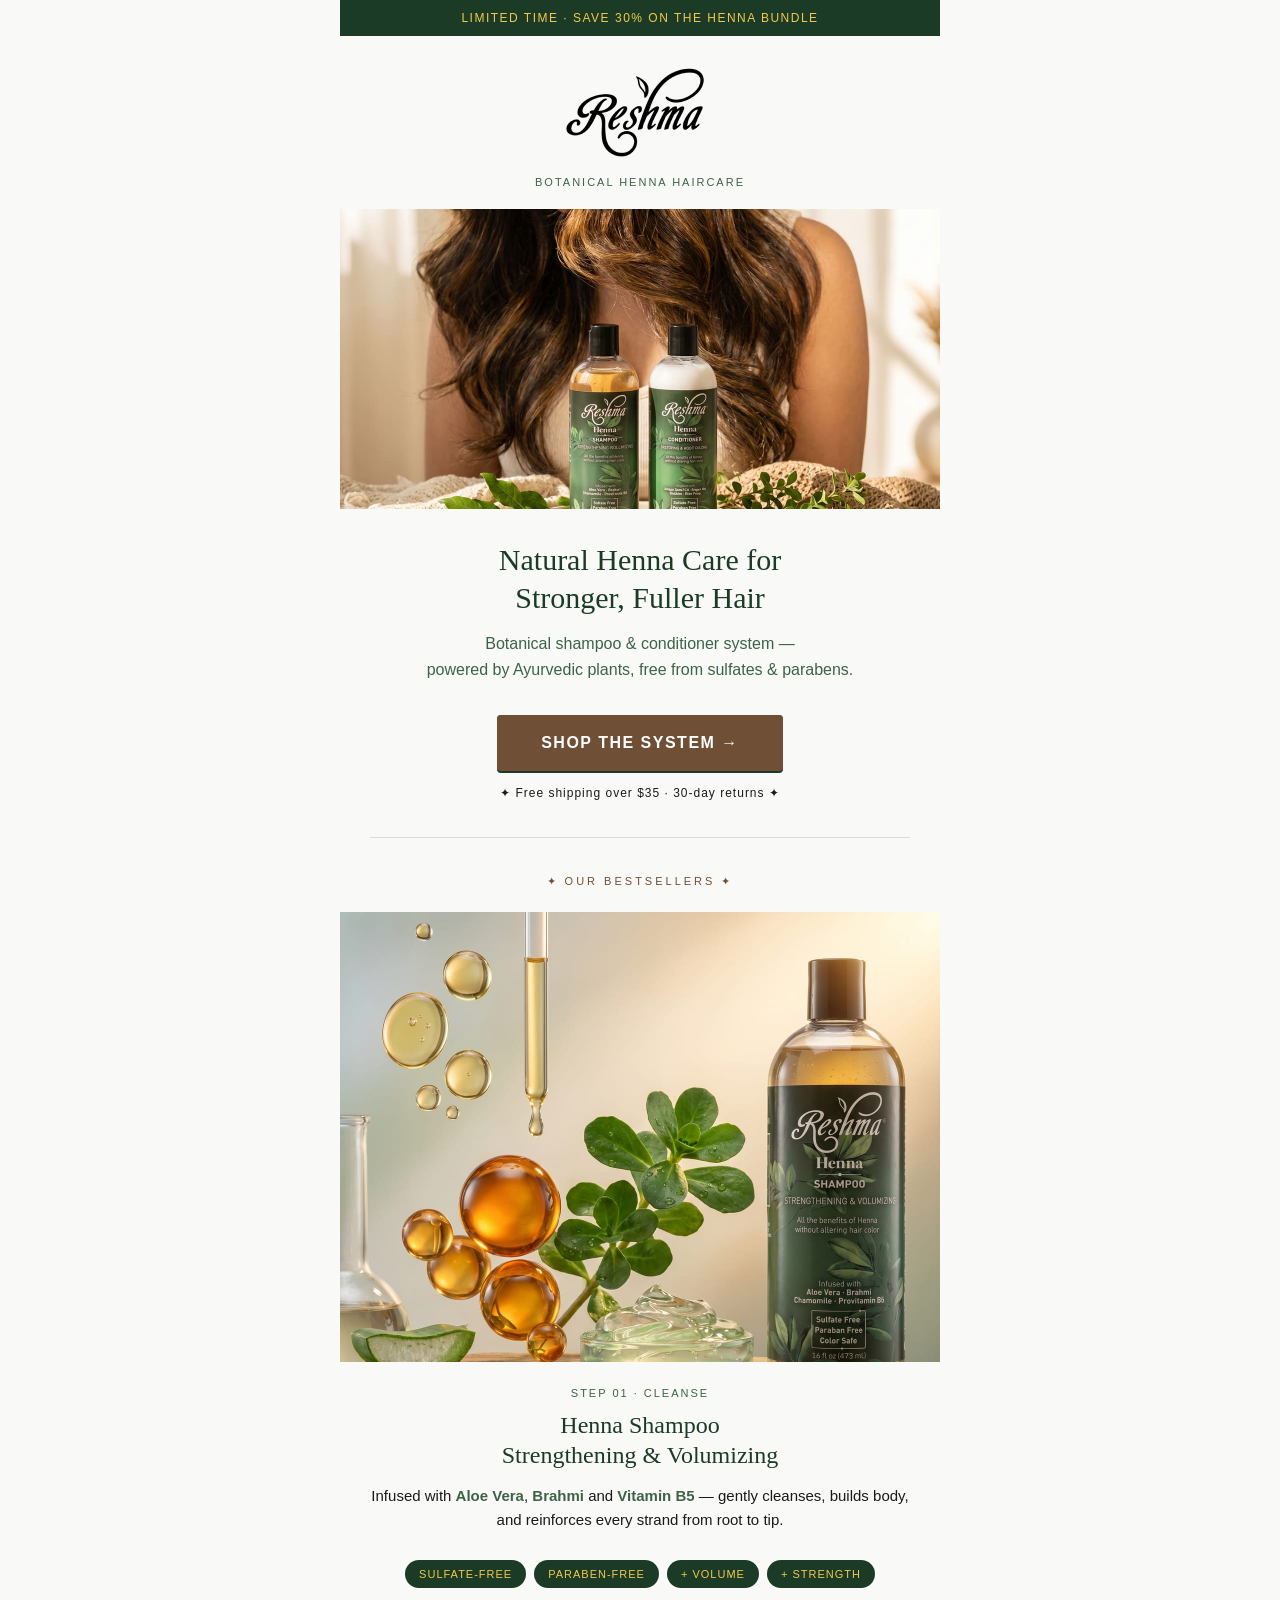
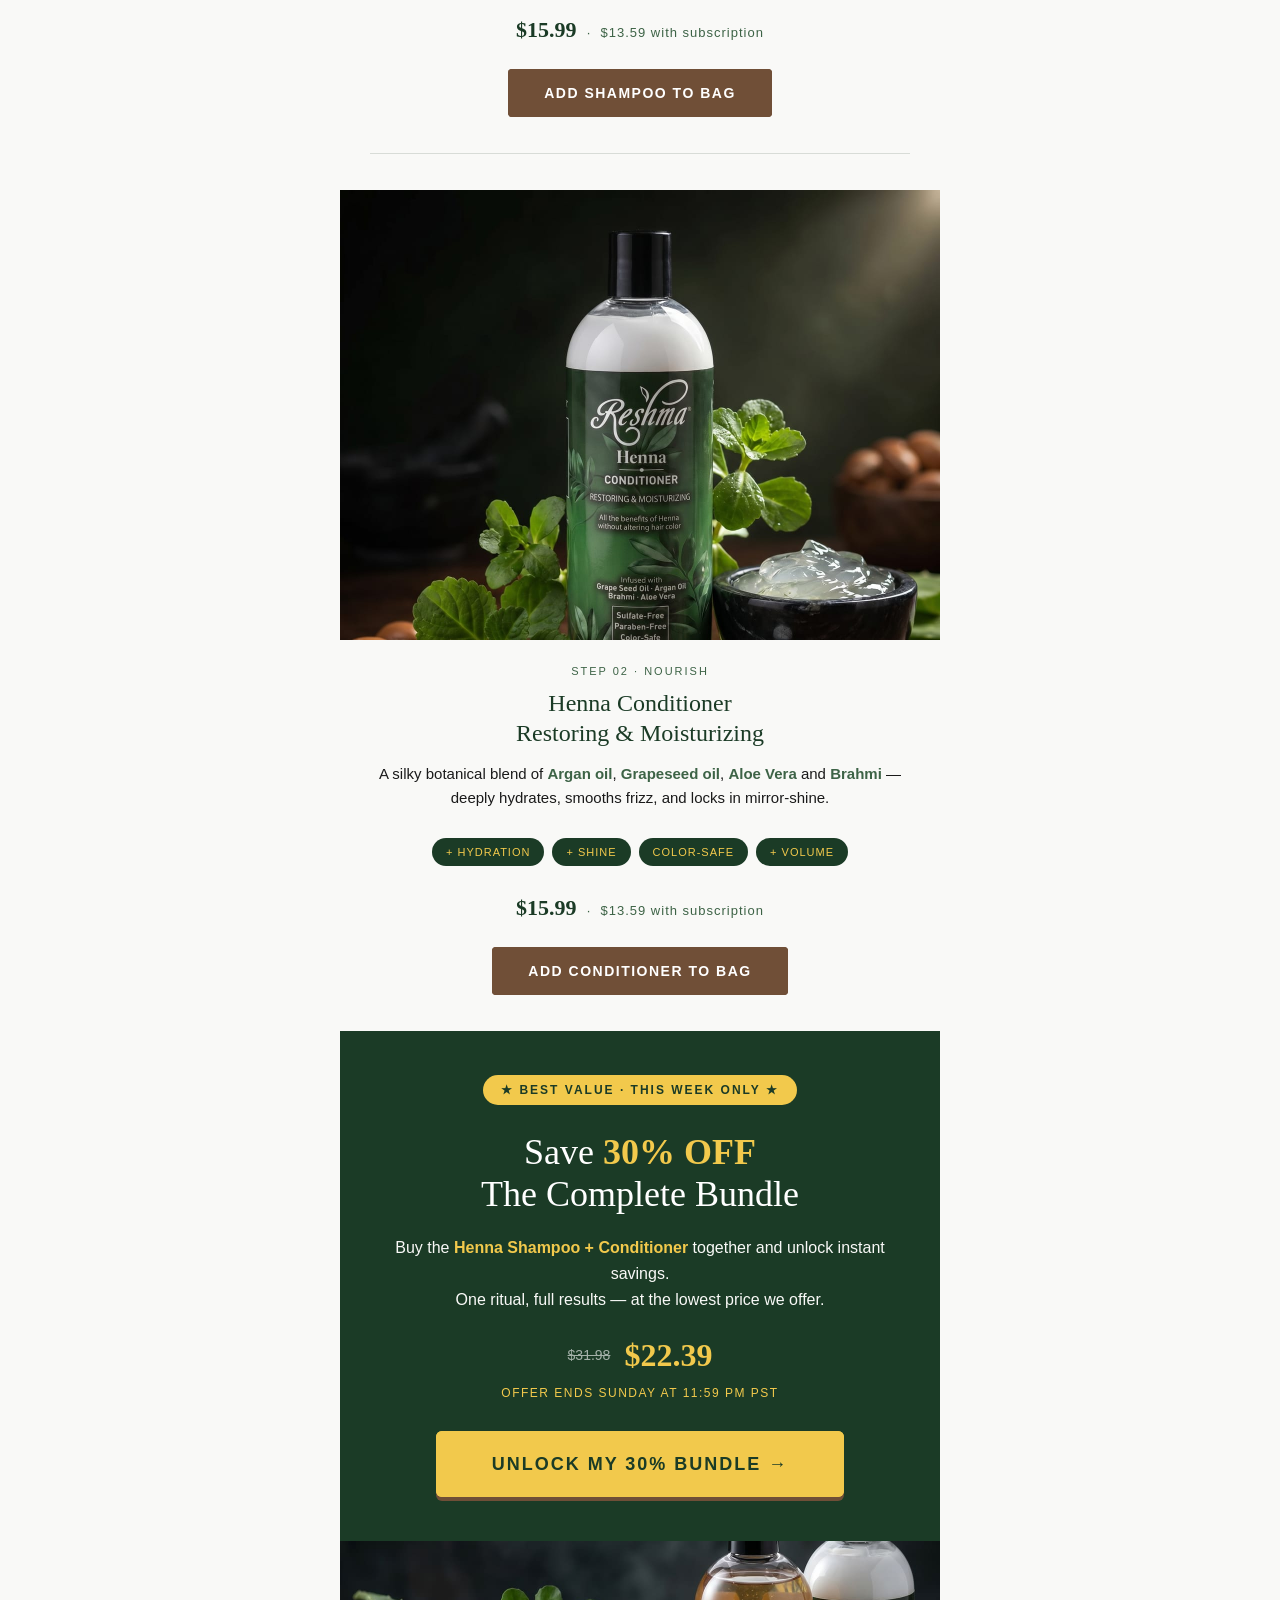
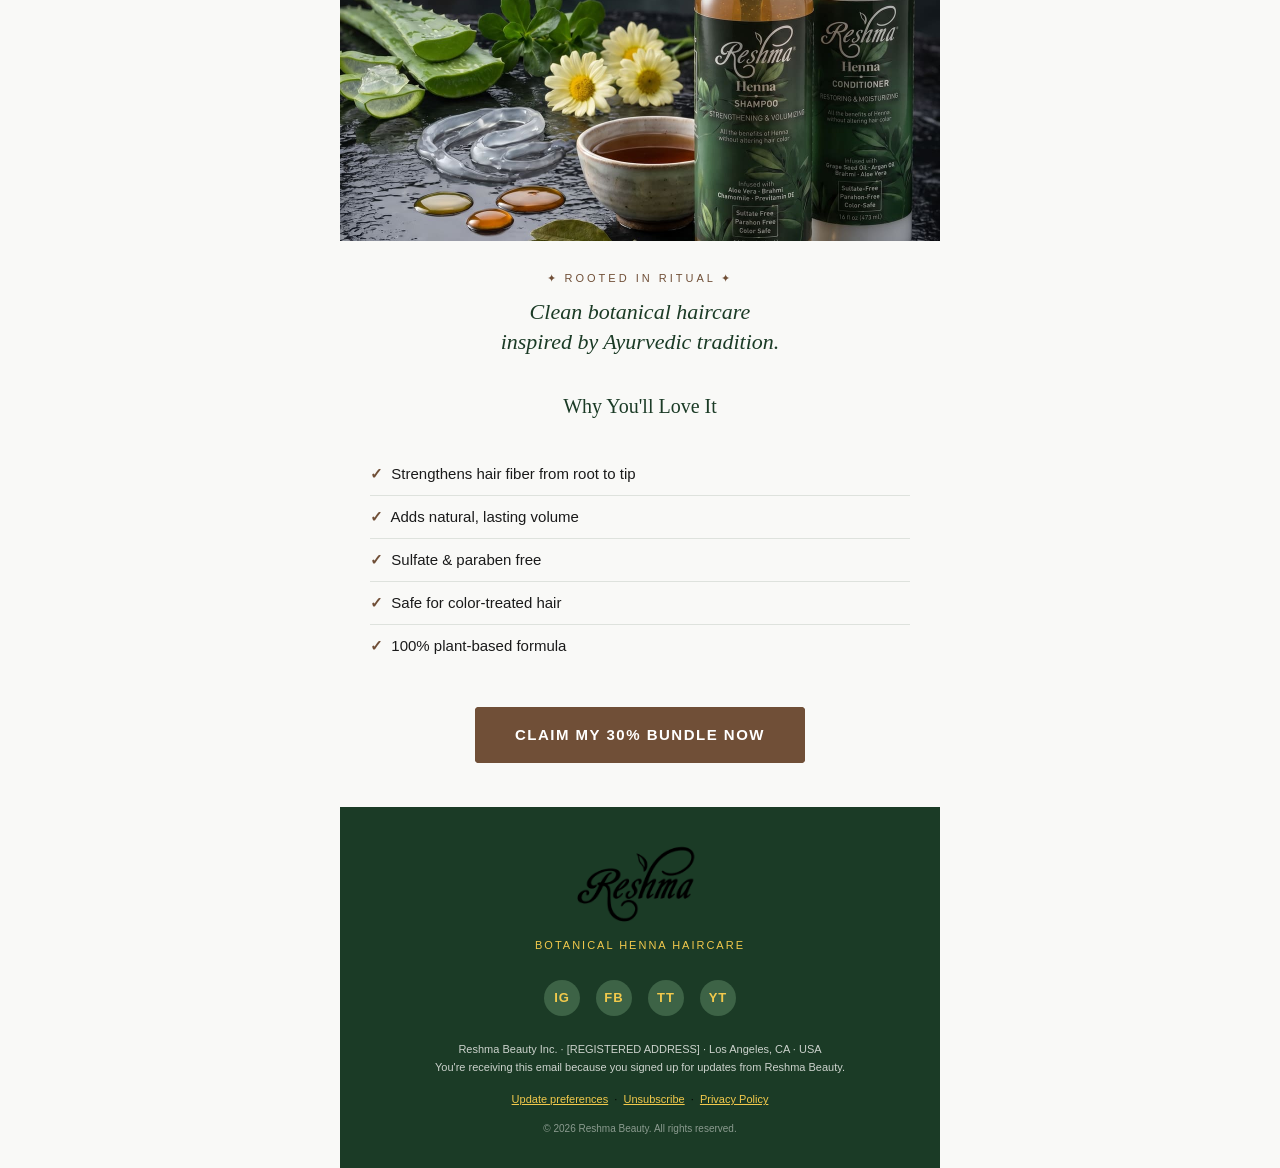
==== commit a7a252a1: "Newsletter: re-crop email images to proper aspect ratios The 4 source images were 1200x1200 (square)" ====
--- a/index.html
+++ b/index.html
@@ -77,7 +77,7 @@
 
         <tr>
           <td align="center" style="background-color:#F9F9F7;">
-            <img src="images/hero-banner.jpg" width="600" alt="Reshma Beauty Henna Haircare Hero" class="hero-img" style="width:100%; max-width:600px; height:auto; display:block;">
+            <img src="images/hero-banner.jpg" width="600" height="300" alt="Reshma Beauty Henna Haircare Hero" class="hero-img" style="width:100%; max-width:600px; height:auto; display:block;">
           </td>
         </tr>
         <tr>
@@ -102,7 +102,7 @@
             <table role="presentation" border="0" cellspacing="0" cellpadding="0" class="cta">
               <tr>
                 <td align="center" bgcolor="#704F37" style="border-radius:4px; box-shadow:0 2px 0 #1B3B26;">
-                  <a href="https://reshmabeauty.com/collections/shampoo-conditioner?utm_source=email&amp;utm_medium=newsletter&amp;utm_campaign=henna_bundle_30&amp;utm_content=hero_cta" target="_blank" style="display:inline-block; padding:18px 44px; font-family:Helvetica, Arial, sans-serif; font-size:16px; line-height:20px; font-weight:bold; color:#FFFFFF; background-color:#704F37; border-radius:4px; letter-spacing:1.5px; text-transform:uppercase; text-decoration:none;">
+                  <a href="https://henna-pied.vercel.app/?utm_source=email&amp;utm_medium=newsletter&amp;utm_campaign=henna_bundle_30&amp;utm_content=hero_cta" target="_blank" style="display:inline-block; padding:18px 44px; font-family:Helvetica, Arial, sans-serif; font-size:16px; line-height:20px; font-weight:bold; color:#FFFFFF; background-color:#704F37; border-radius:4px; letter-spacing:1.5px; text-transform:uppercase; text-decoration:none;">
                     Shop The System &rarr;
                   </a>
                 </td>
@@ -134,7 +134,7 @@
 
         <tr>
           <td align="center" style="background-color:#F9F9F7; padding-top:18px;">
-            <img src="images/shampoo-bottle.jpg" width="600" alt="Henna Shampoo - Strengthening and Volumizing" class="product-img" style="width:100%; max-width:600px; height:auto; display:block;">
+            <img src="images/shampoo-bottle.jpg" width="600" height="450" alt="Henna Shampoo - Strengthening and Volumizing" class="product-img" style="width:100%; max-width:600px; height:auto; display:block;">
           </td>
         </tr>
         <tr>
@@ -213,7 +213,7 @@
             <table role="presentation" border="0" cellspacing="0" cellpadding="0" class="cta">
               <tr>
                 <td align="center" bgcolor="#704F37" style="border-radius:4px;">
-                  <a href="https://reshmabeauty.com/products/henna-shampoo?utm_source=email&amp;utm_medium=newsletter&amp;utm_campaign=henna_bundle_30&amp;utm_content=product_shampoo" target="_blank" style="display:inline-block; padding:15px 36px; font-family:Helvetica, Arial, sans-serif; font-size:14px; line-height:18px; font-weight:bold; color:#FFFFFF; background-color:#704F37; border-radius:4px; letter-spacing:1.5px; text-transform:uppercase; text-decoration:none;">
+                  <a href="https://henna-pied.vercel.app/?utm_source=email&amp;utm_medium=newsletter&amp;utm_campaign=henna_bundle_30&amp;utm_content=product_shampoo#products" target="_blank" style="display:inline-block; padding:15px 36px; font-family:Helvetica, Arial, sans-serif; font-size:14px; line-height:18px; font-weight:bold; color:#FFFFFF; background-color:#704F37; border-radius:4px; letter-spacing:1.5px; text-transform:uppercase; text-decoration:none;">
                     Add Shampoo to Bag
                   </a>
                 </td>
@@ -232,7 +232,7 @@
 
         <tr>
           <td align="center" style="background-color:#F9F9F7; padding-top:36px;">
-            <img src="images/conditioner-bottle.jpg" width="600" alt="Henna Conditioner - Restoring and Moisturizing" class="product-img" style="width:100%; max-width:600px; height:auto; display:block;">
+            <img src="images/conditioner-bottle.jpg" width="600" height="450" alt="Henna Conditioner - Restoring and Moisturizing" class="product-img" style="width:100%; max-width:600px; height:auto; display:block;">
           </td>
         </tr>
         <tr>
@@ -311,7 +311,7 @@
             <table role="presentation" border="0" cellspacing="0" cellpadding="0" class="cta">
               <tr>
                 <td align="center" bgcolor="#704F37" style="border-radius:4px;">
-                  <a href="https://reshmabeauty.com/products/henna-conditioner?utm_source=email&amp;utm_medium=newsletter&amp;utm_campaign=henna_bundle_30&amp;utm_content=product_conditioner" target="_blank" style="display:inline-block; padding:15px 36px; font-family:Helvetica, Arial, sans-serif; font-size:14px; line-height:18px; font-weight:bold; color:#FFFFFF; background-color:#704F37; border-radius:4px; letter-spacing:1.5px; text-transform:uppercase; text-decoration:none;">
+                  <a href="https://henna-pied.vercel.app/?utm_source=email&amp;utm_medium=newsletter&amp;utm_campaign=henna_bundle_30&amp;utm_content=product_conditioner#products" target="_blank" style="display:inline-block; padding:15px 36px; font-family:Helvetica, Arial, sans-serif; font-size:14px; line-height:18px; font-weight:bold; color:#FFFFFF; background-color:#704F37; border-radius:4px; letter-spacing:1.5px; text-transform:uppercase; text-decoration:none;">
                     Add Conditioner to Bag
                   </a>
                 </td>
@@ -372,7 +372,7 @@
                   <table role="presentation" border="0" cellspacing="0" cellpadding="0" class="cta bundle-cta">
                     <tr>
                       <td align="center" bgcolor="#F2C94C" style="border-radius:6px; box-shadow:0 4px 0 #704F37;">
-                        <a href="https://reshmabeauty.com/collections/shampoo-conditioner?discount=HENNA30&amp;utm_source=email&amp;utm_medium=newsletter&amp;utm_campaign=henna_bundle_30&amp;utm_content=bundle_primary" target="_blank" style="display:inline-block; padding:22px 56px; font-family:Helvetica, Arial, sans-serif; font-size:18px; line-height:22px; font-weight:bold; color:#1B3B26; background-color:#F2C94C; border-radius:6px; letter-spacing:2px; text-transform:uppercase; text-decoration:none;">
+                        <a href="https://henna-pied.vercel.app/?utm_source=email&amp;utm_medium=newsletter&amp;utm_campaign=henna_bundle_30&amp;utm_content=bundle_primary#bundle" target="_blank" style="display:inline-block; padding:22px 56px; font-family:Helvetica, Arial, sans-serif; font-size:18px; line-height:22px; font-weight:bold; color:#1B3B26; background-color:#F2C94C; border-radius:6px; letter-spacing:2px; text-transform:uppercase; text-decoration:none;">
                           Unlock My 30% Bundle &rarr;
                         </a>
                       </td>
@@ -386,7 +386,7 @@
 
         <tr>
           <td align="center" style="background-color:#F9F9F7; padding-top:0;">
-            <img src="images/botanical-lifestyle.jpg" width="600" alt="Botanical Ayurvedic Lifestyle" class="lifestyle-img" style="width:100%; max-width:600px; height:auto; display:block;">
+            <img src="images/botanical-lifestyle.jpg" width="600" height="300" alt="Botanical Ayurvedic Lifestyle" class="lifestyle-img" style="width:100%; max-width:600px; height:auto; display:block;">
           </td>
         </tr>
         <tr>
@@ -454,7 +454,7 @@
             <table role="presentation" border="0" cellspacing="0" cellpadding="0" class="cta">
               <tr>
                 <td align="center" bgcolor="#704F37" style="border-radius:4px;">
-                  <a href="https://reshmabeauty.com/collections/shampoo-conditioner?discount=HENNA30&amp;utm_source=email&amp;utm_medium=newsletter&amp;utm_campaign=henna_bundle_30&amp;utm_content=bundle_reinforce" target="_blank" style="display:inline-block; padding:18px 40px; font-family:Helvetica, Arial, sans-serif; font-size:15px; line-height:20px; font-weight:bold; color:#FFFFFF; background-color:#704F37; border-radius:4px; letter-spacing:1.5px; text-transform:uppercase; text-decoration:none;">
+                  <a href="https://henna-pied.vercel.app/?utm_source=email&amp;utm_medium=newsletter&amp;utm_campaign=henna_bundle_30&amp;utm_content=bundle_reinforce#bundle" target="_blank" style="display:inline-block; padding:18px 40px; font-family:Helvetica, Arial, sans-serif; font-size:15px; line-height:20px; font-weight:bold; color:#FFFFFF; background-color:#704F37; border-radius:4px; letter-spacing:1.5px; text-transform:uppercase; text-decoration:none;">
                     Claim My 30% Bundle Now
                   </a>
                 </td>
